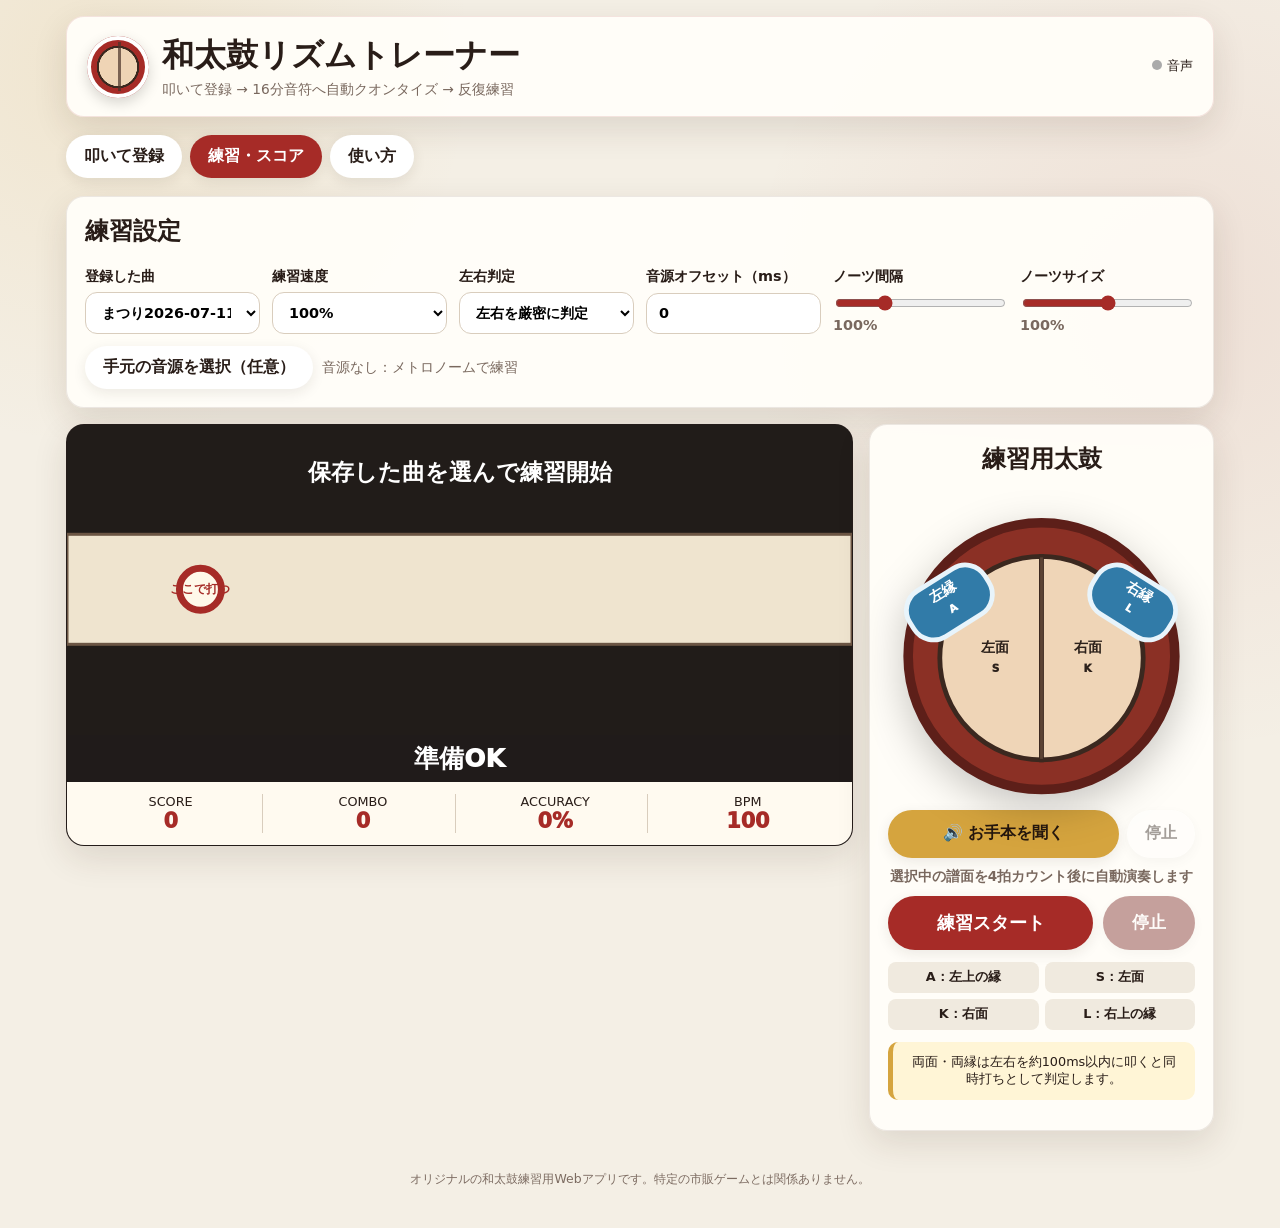
==== refresh.html @ 5abf3008 "Add one-tap cache refresh page" ====
<!doctype html>
<html lang="ja">
<head>
<meta charset="utf-8">
<meta name="viewport" content="width=device-width,initial-scale=1,viewport-fit=cover">
<meta http-equiv="Cache-Control" content="no-cache, no-store, must-revalidate">
<meta http-equiv="Pragma" content="no-cache">
<meta http-equiv="Expires" content="0">
<title>和太鼓リズムトレーナーを更新</title>
<style>
body{margin:0;min-height:100vh;display:grid;place-items:center;background:#f4efe5;color:#291d18;font-family:system-ui,-apple-system,"Hiragino Sans","Yu Gothic UI",sans-serif;padding:24px;box-sizing:border-box}
.card{width:min(460px,100%);background:#fffdf8;border-radius:18px;padding:24px;box-shadow:0 12px 34px rgba(56,35,20,.14);text-align:center}
h1{font-size:1.35rem;margin:0 0 12px}.spinner{width:42px;height:42px;border:5px solid #e4d8c8;border-top-color:#a62b27;border-radius:50%;margin:18px auto;animation:spin .8s linear infinite}@keyframes spin{to{transform:rotate(360deg)}}
p{line-height:1.7;color:#6e5d53}.error{color:#8b2e28;font-weight:700}</style>
</head>
<body>
<div class="card">
<h1>最新版へ更新しています</h1>
<div class="spinner"></div>
<p id="status">古いキャッシュを削除しています。しばらくお待ちください。</p>
</div>
<script>
(async()=>{
  const status=document.getElementById('status');
  try{
    if('serviceWorker' in navigator){
      const registrations=await navigator.serviceWorker.getRegistrations();
      await Promise.all(registrations.map(reg=>reg.unregister()));
    }
    if('caches' in window){
      const keys=await caches.keys();
      await Promise.all(keys.map(key=>caches.delete(key)));
    }
    status.textContent='更新が完了しました。最新版を開きます。';
    setTimeout(()=>location.replace('./?v=15&t='+Date.now()),500);
  }catch(error){
    status.className='error';
    status.textContent='自動更新に失敗しました。SafariまたはChromeでページを再読み込みしてください。';
  }
})();
</script>
</body>
</html>
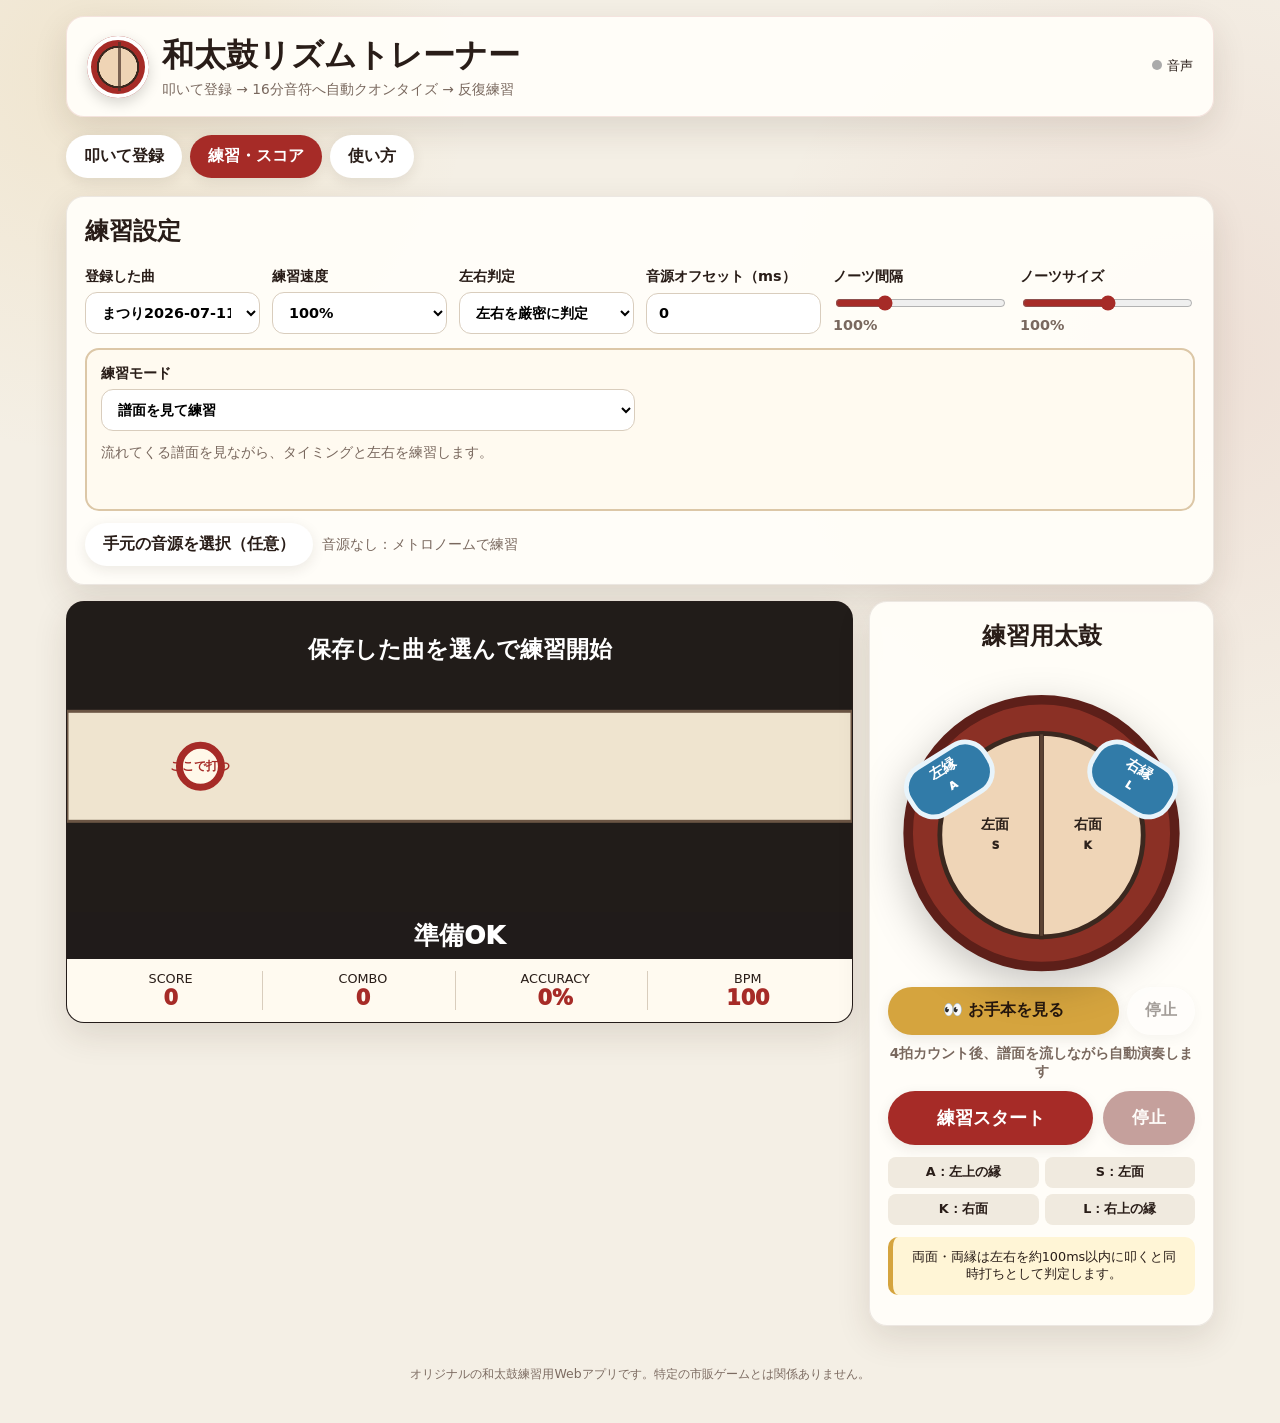
==== commit 14cf7d6f: "Refresh memory check release" ====
--- a/refresh.html
+++ b/refresh.html
@@ -32,7 +32,7 @@
       await Promise.all(keys.map(key=>caches.delete(key)));
     }
     status.textContent='更新が完了しました。最新版を開きます。';
-    setTimeout(()=>location.replace('./?v=15&t='+Date.now()),500);
+    setTimeout(()=>location.replace('./?v=19&t='+Date.now()),500);
   }catch(error){
     status.className='error';
     status.textContent='自動更新に失敗しました。SafariまたはChromeでページを再読み込みしてください。';
@@ -40,4 +40,4 @@
 })();
 </script>
 </body>
-</html>
+</html>
